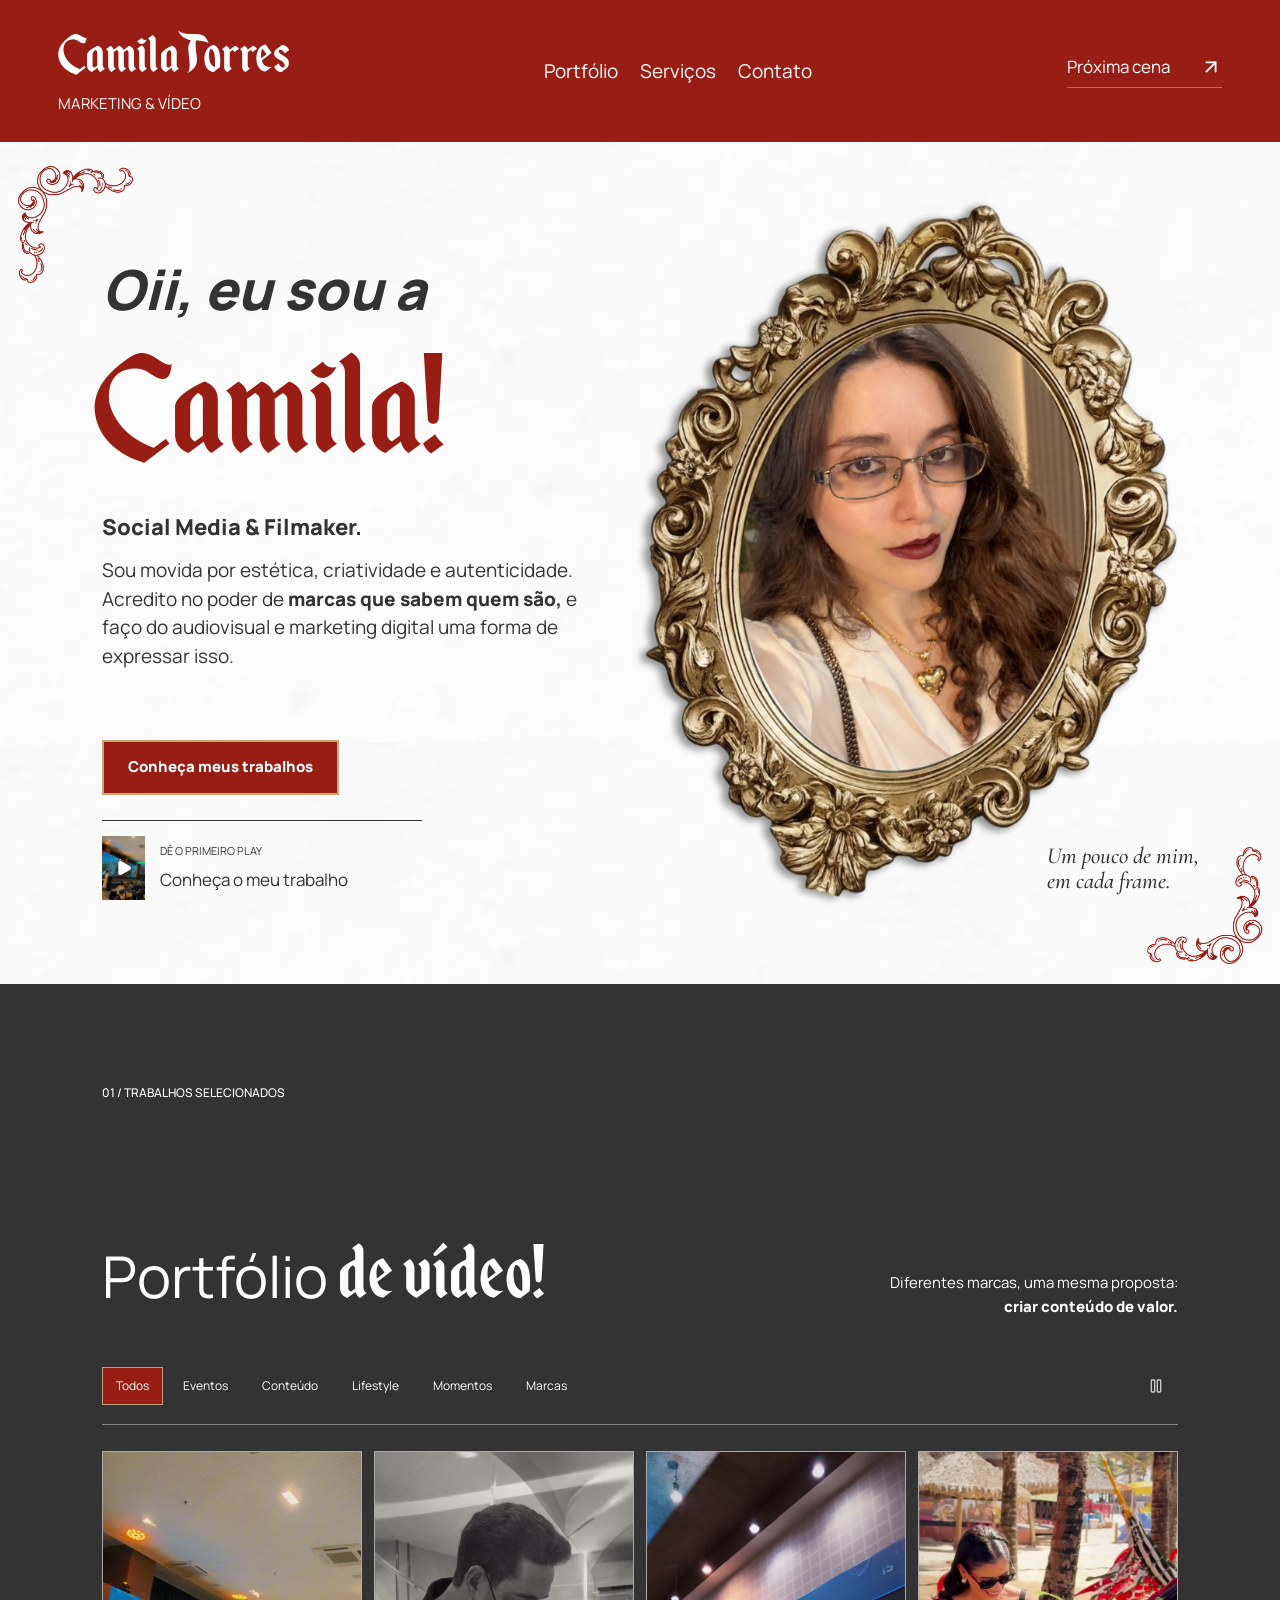
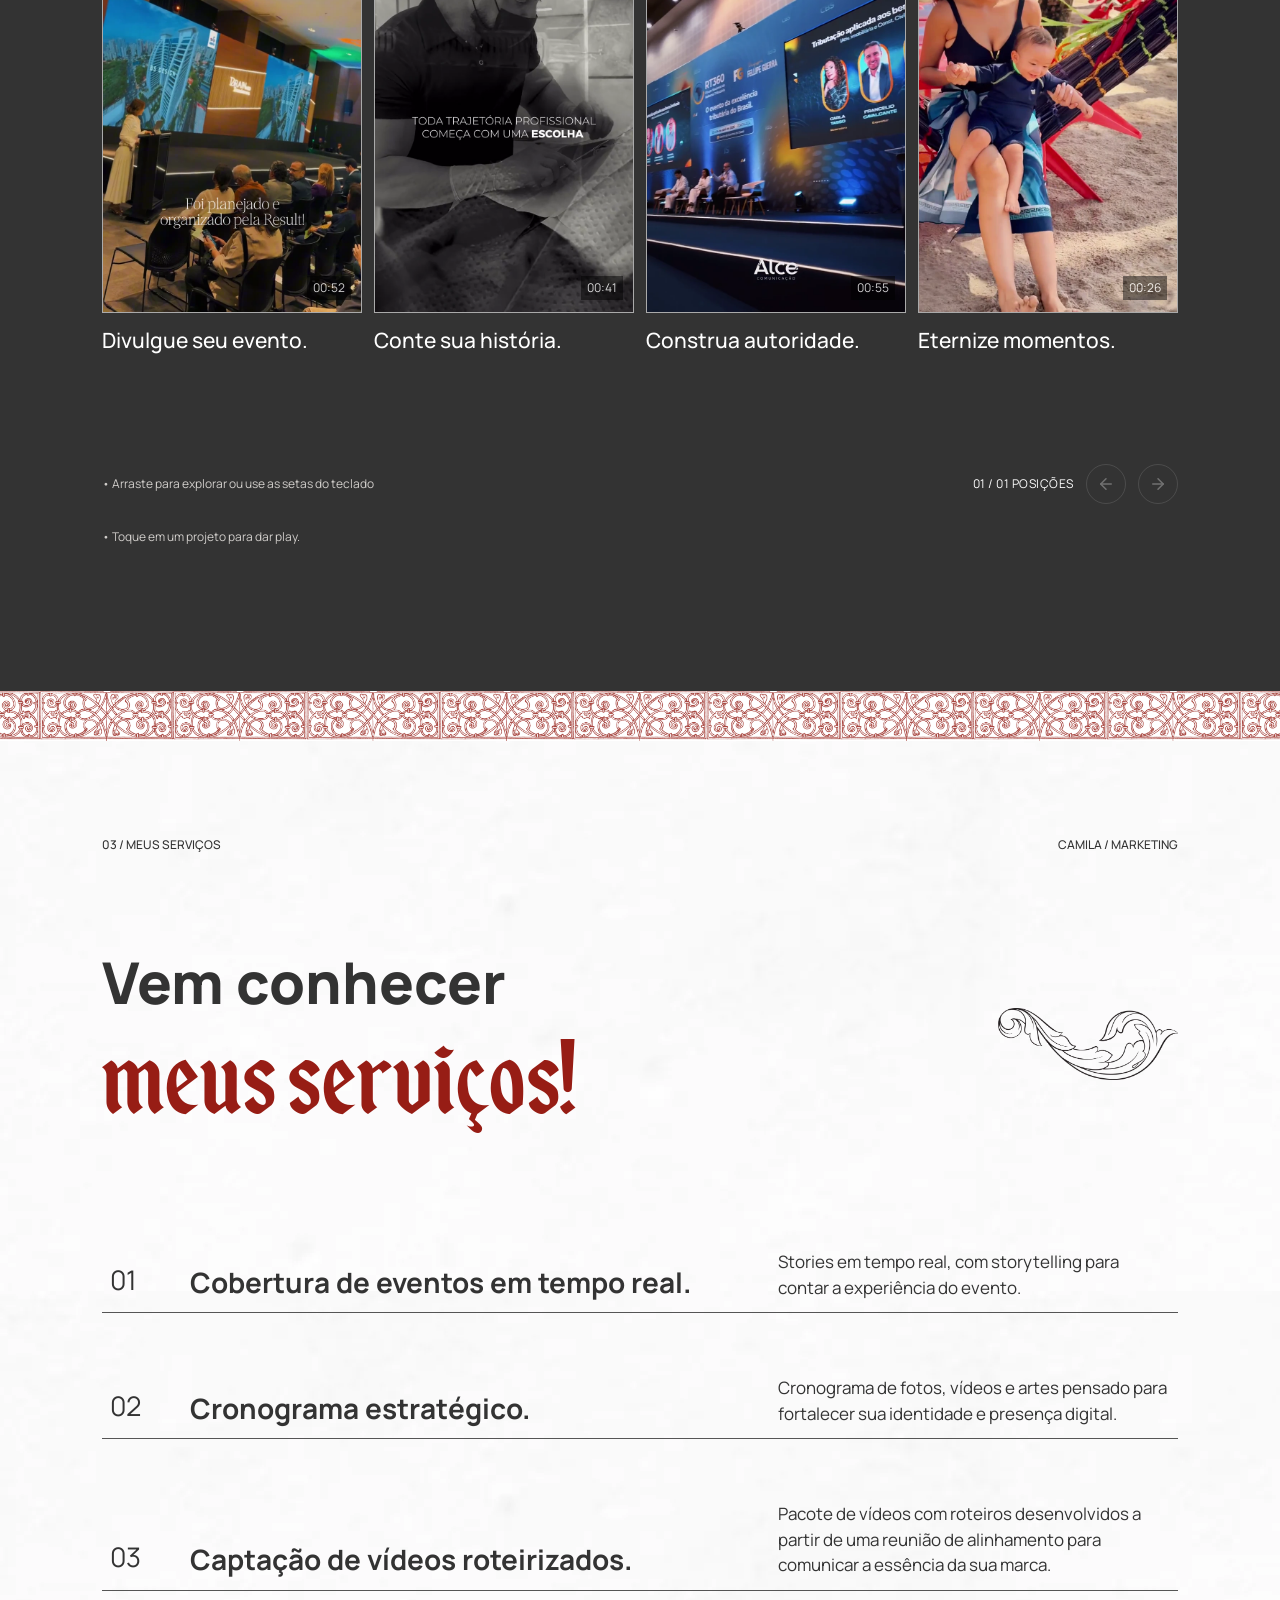
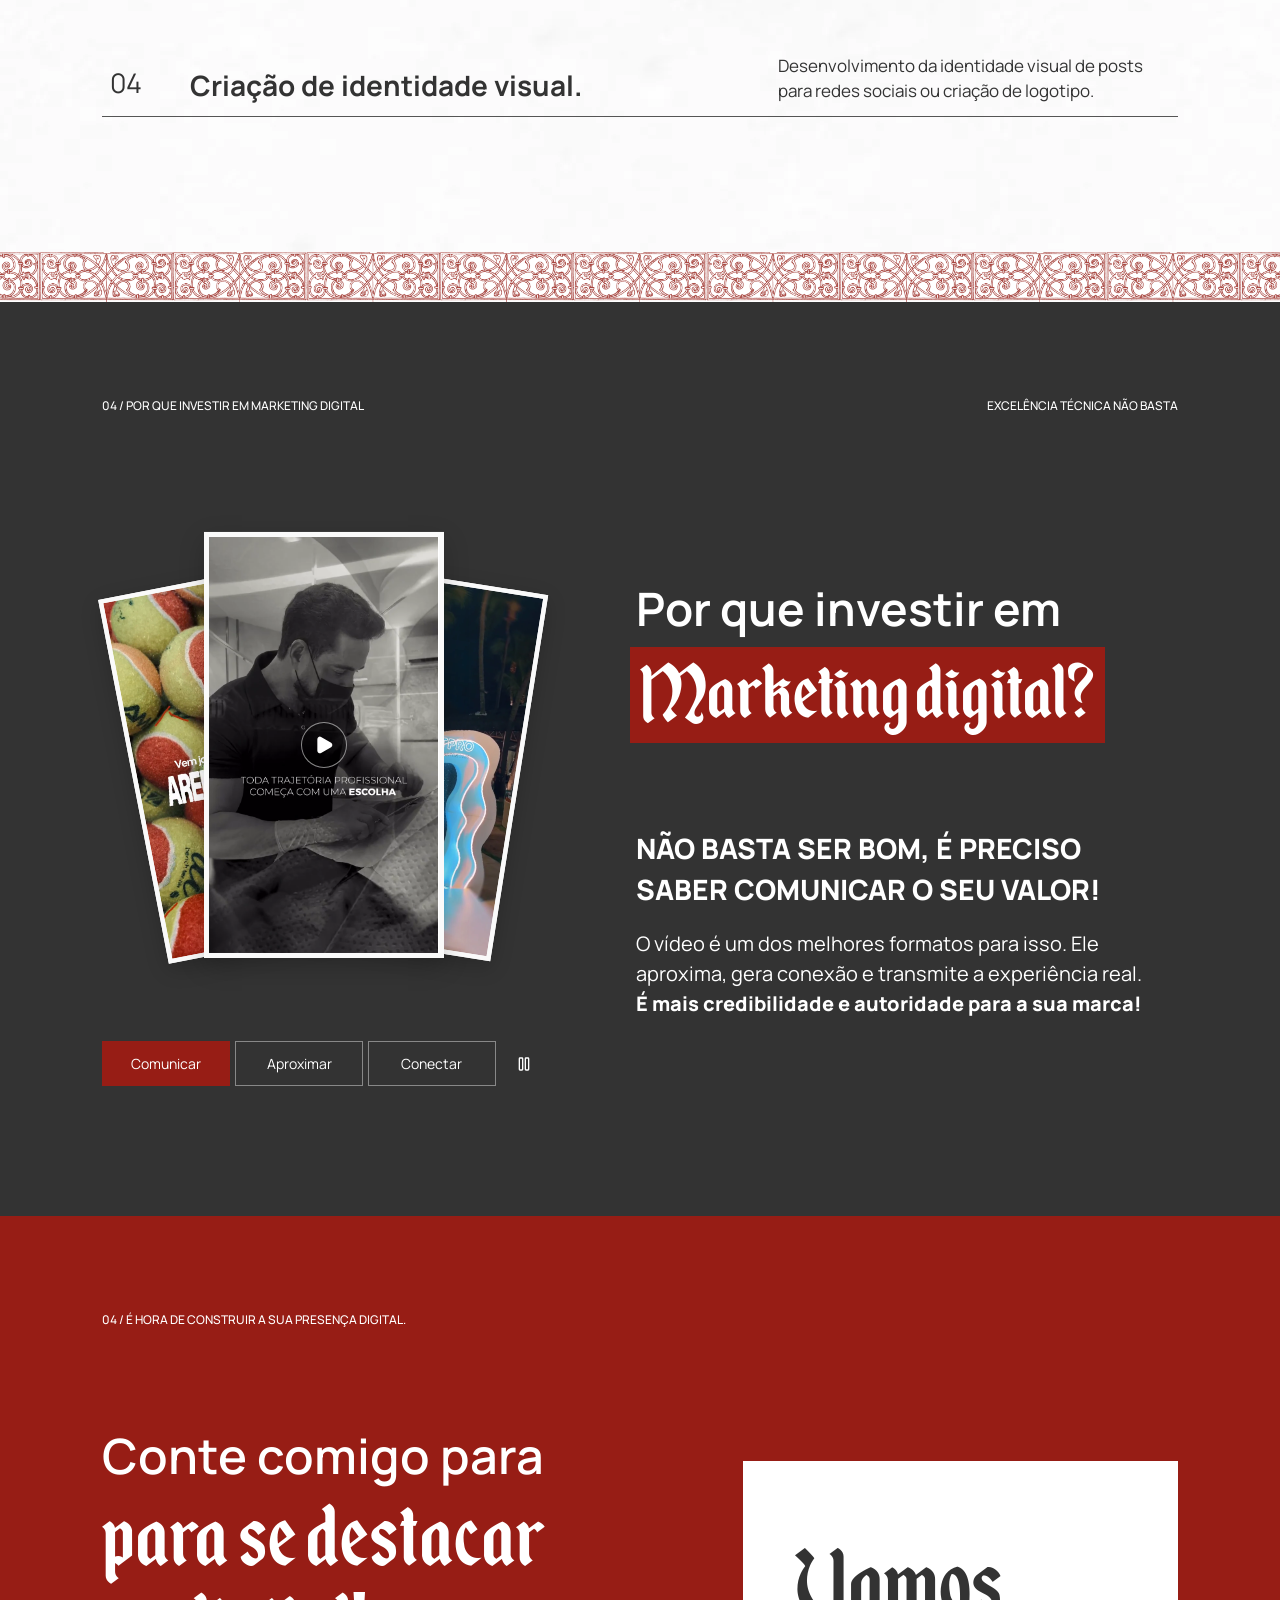
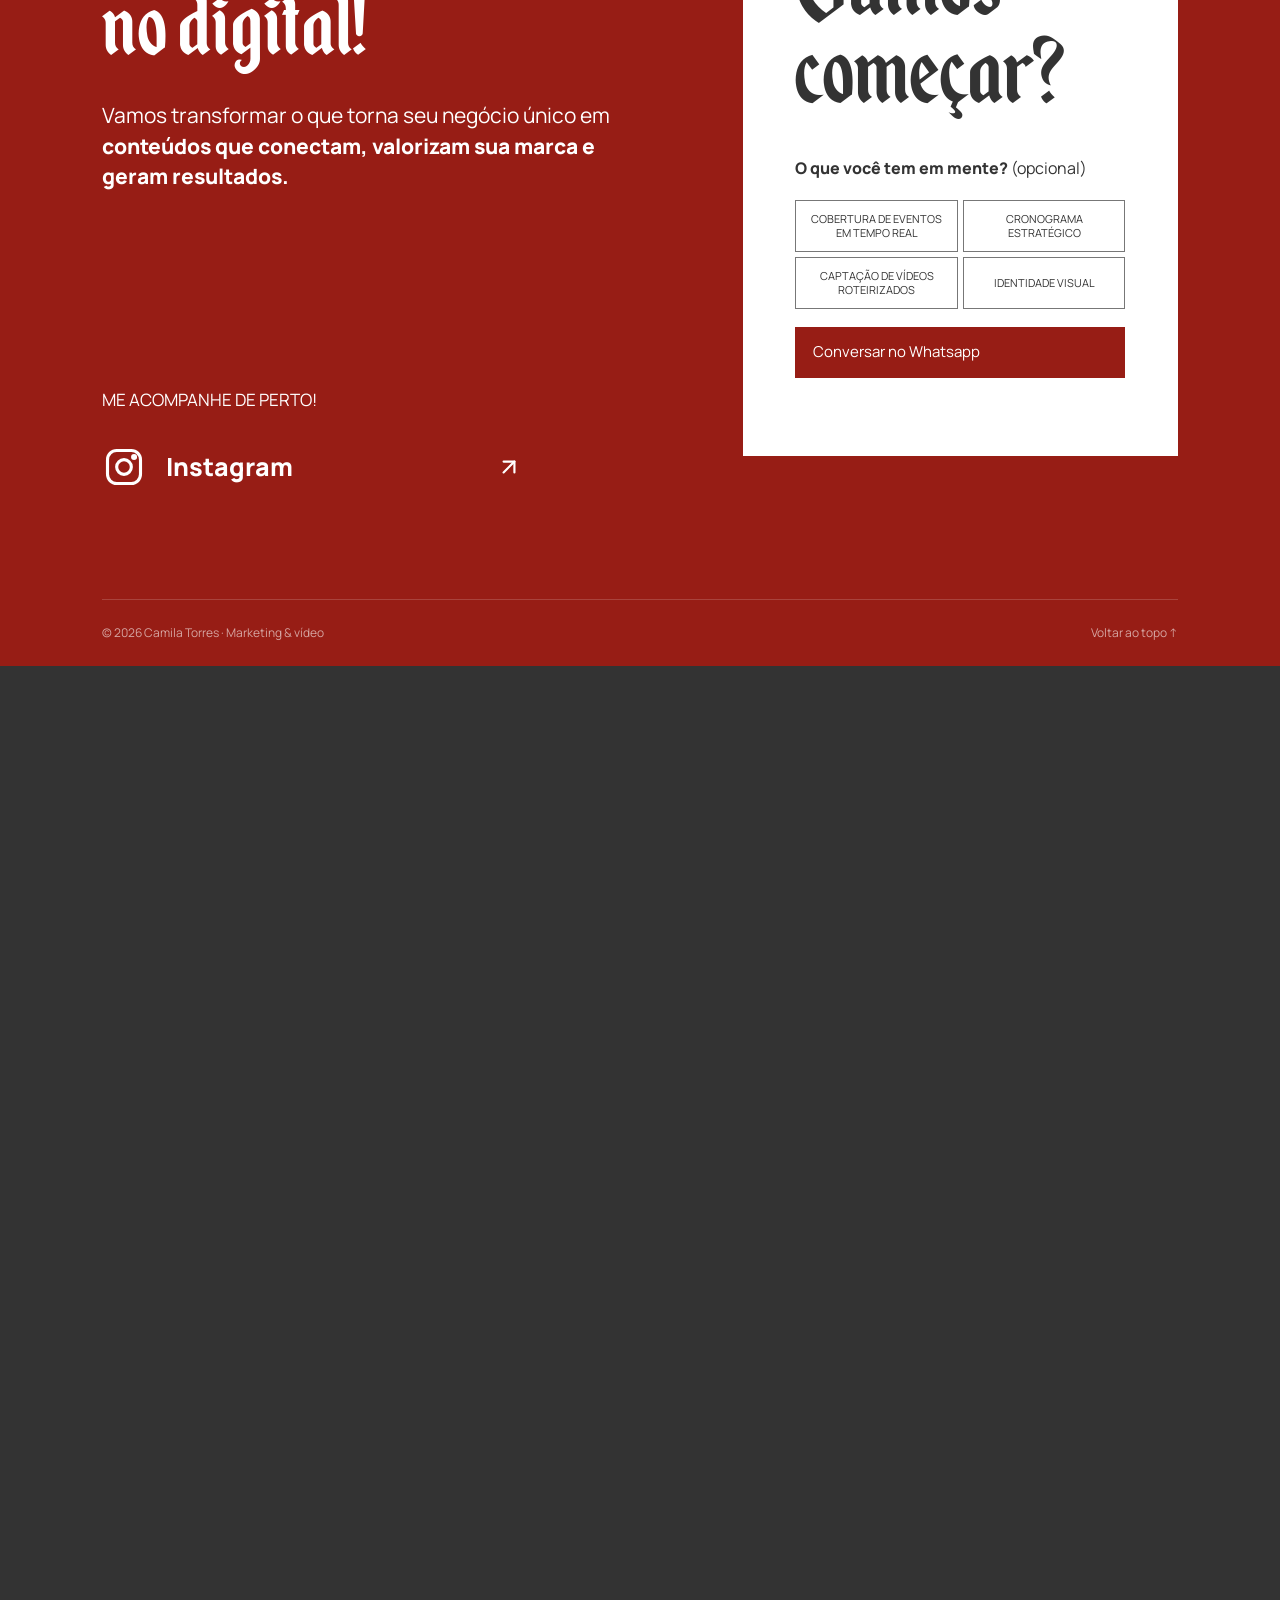
==== index.html @ 5bf08f80 "Publish Camila Torres portfolio static site" ====
<!doctype html><html lang="pt-BR"><meta charset="utf-8"><meta name="viewport" content="width=device-width,initial-scale=1"><meta http-equiv="refresh" content="0;url=/portifolio-camila/"><link rel="canonical" href="https://joeyalans.github.io/portifolio-camila/"><title>Camila Torres — Portfólio</title><p><a href="/portifolio-camila/">Acessar o portfólio de Camila Torres</a></p></html>
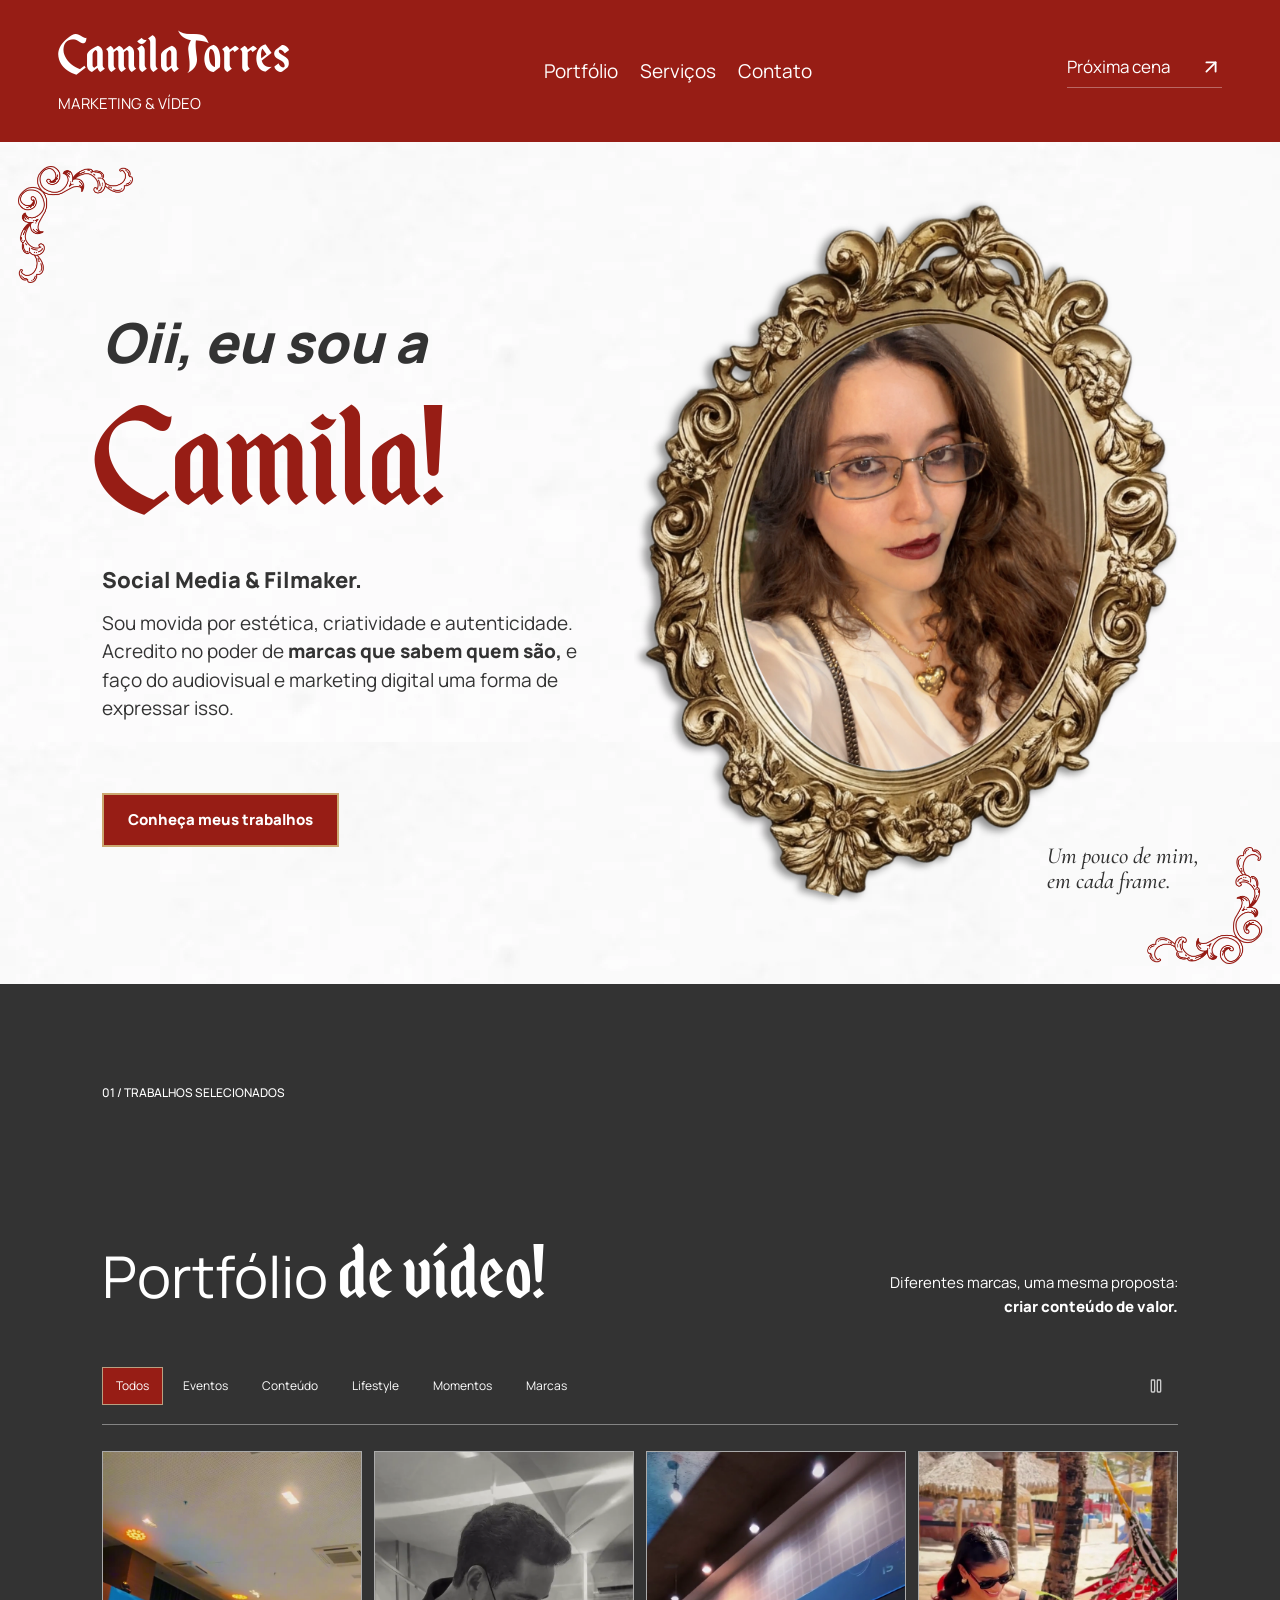
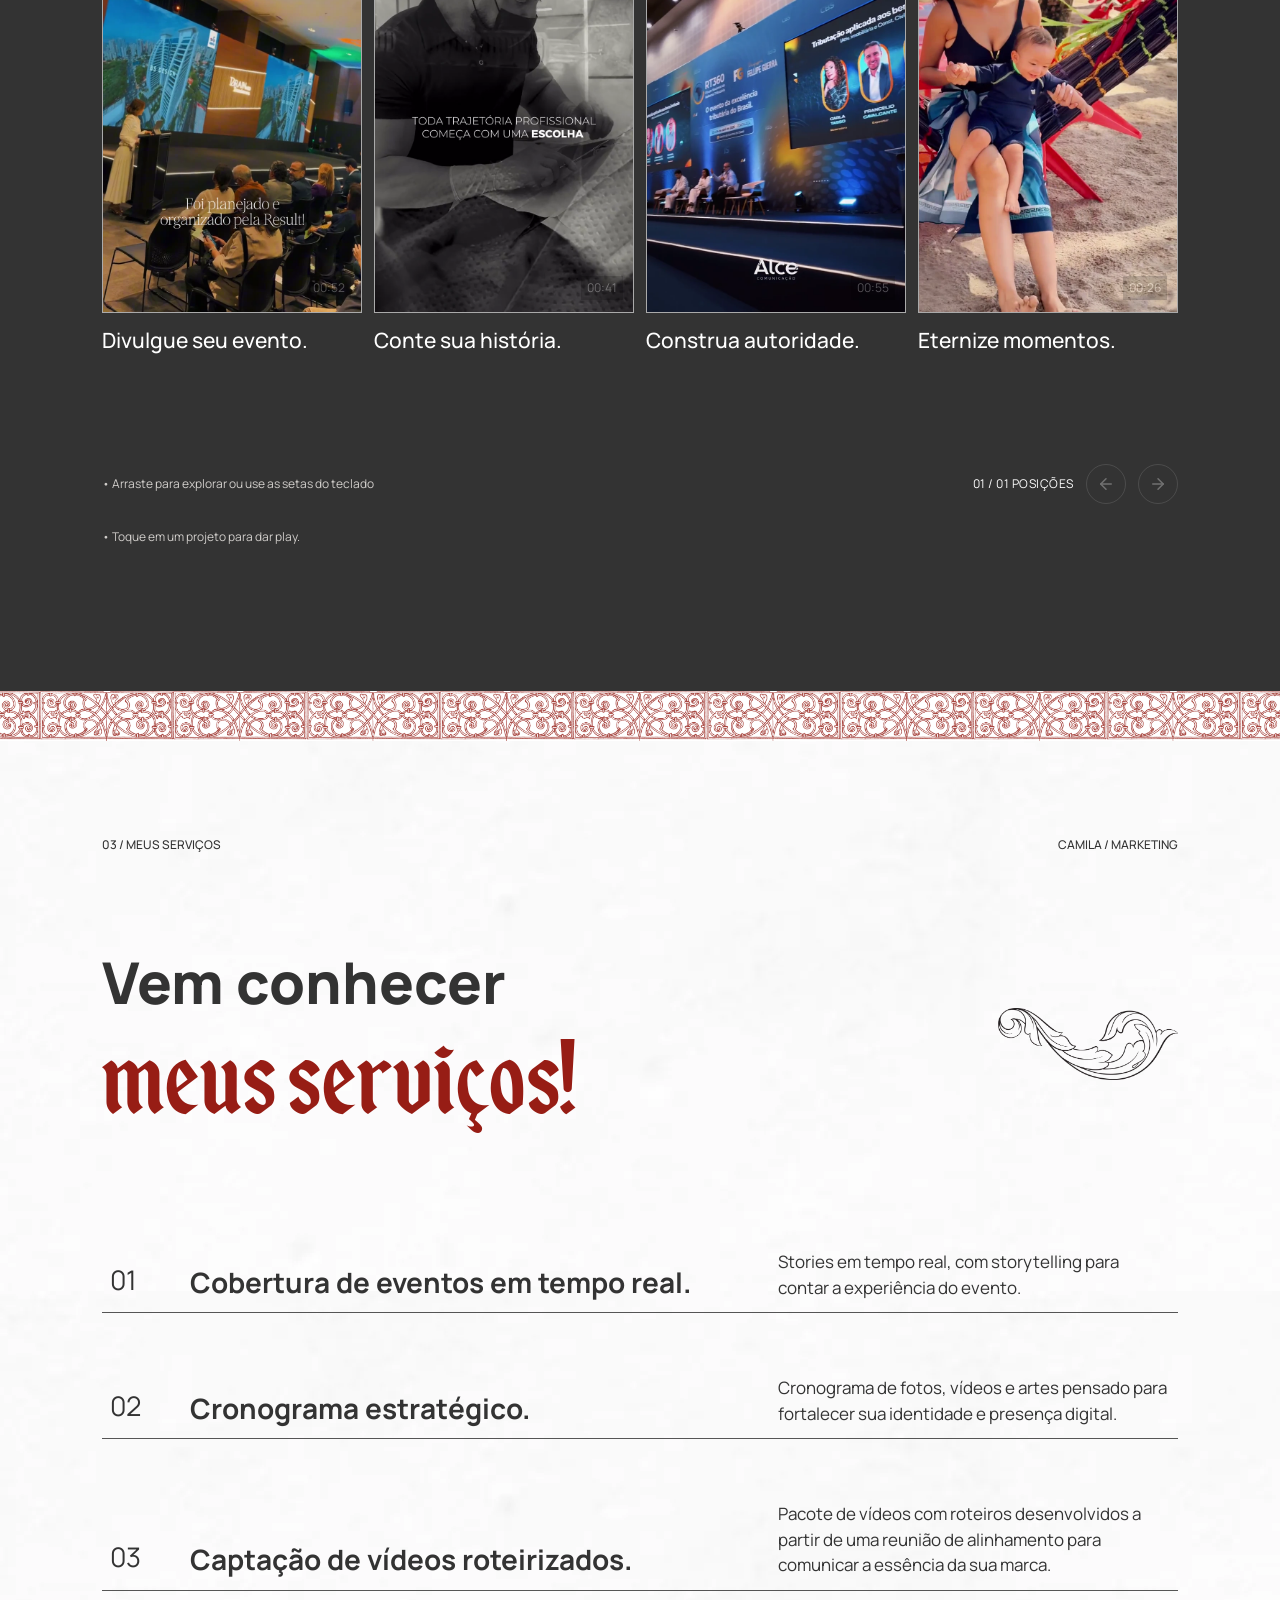
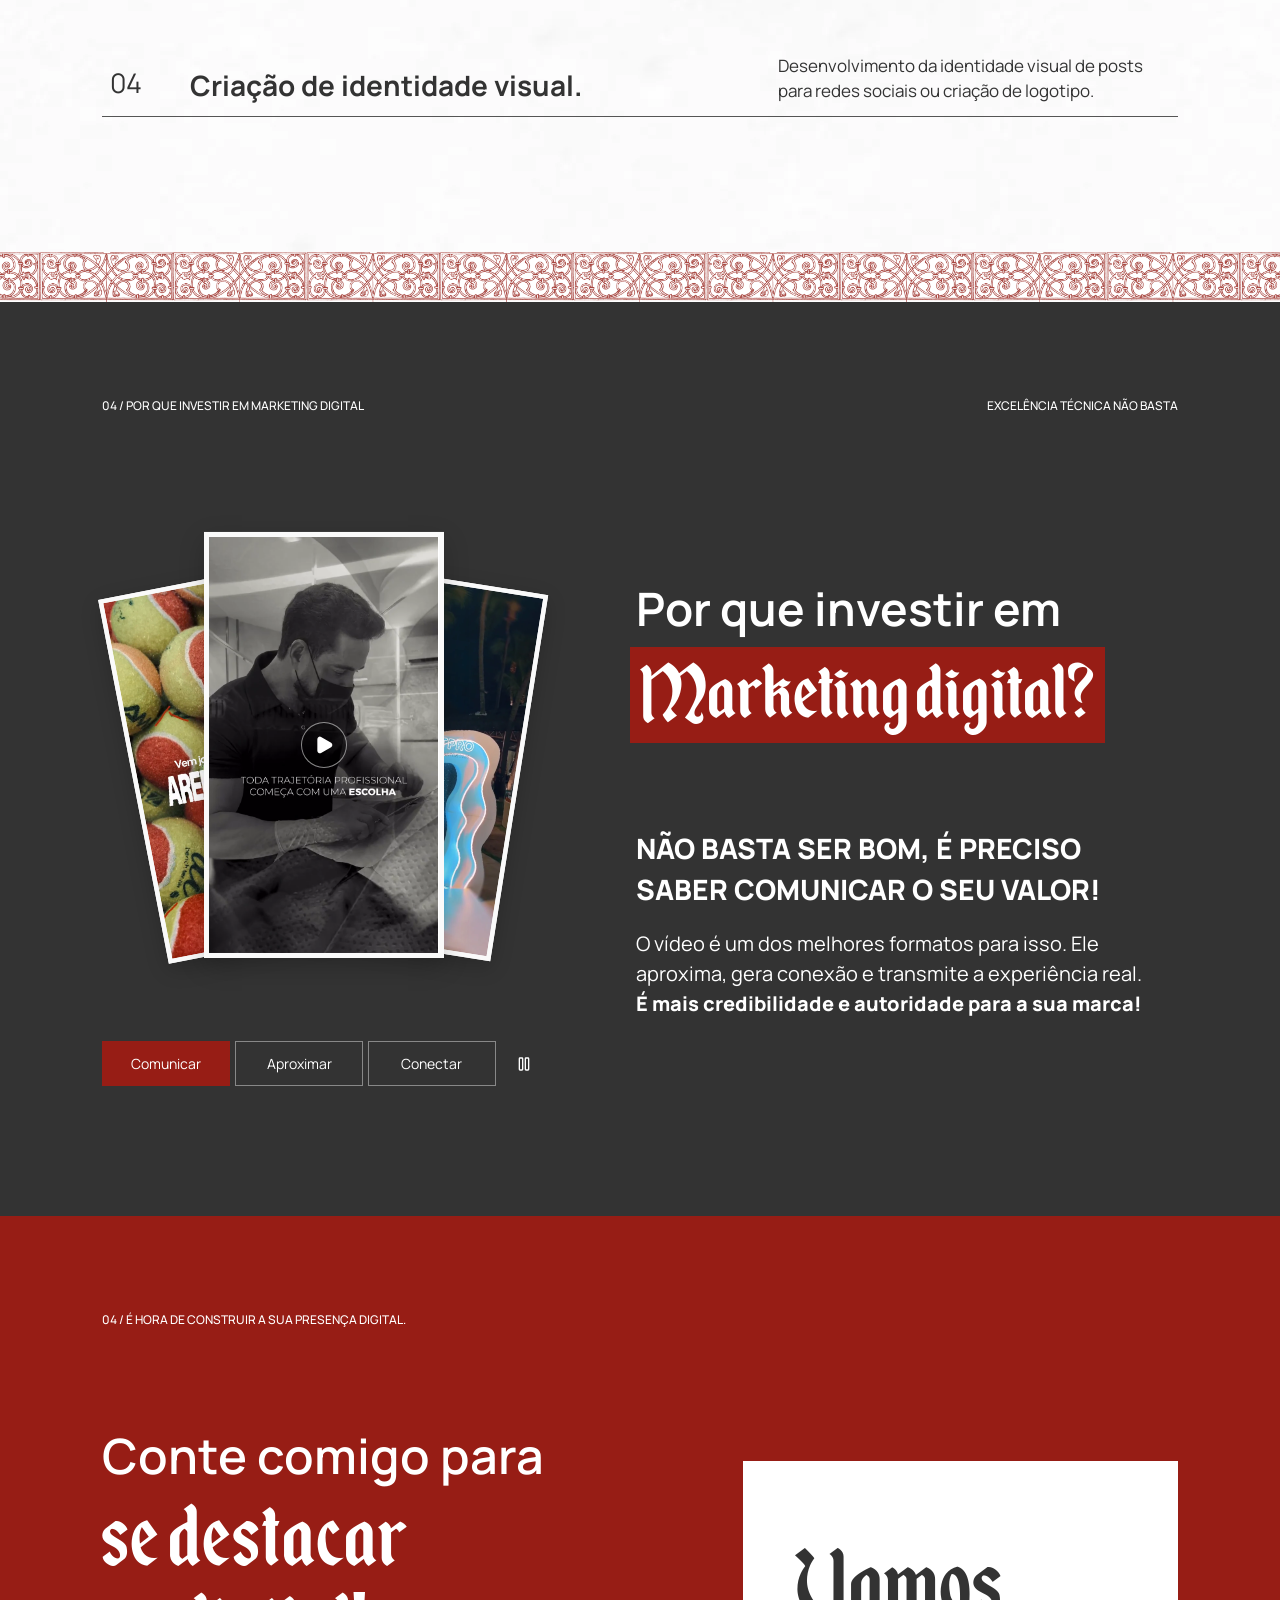
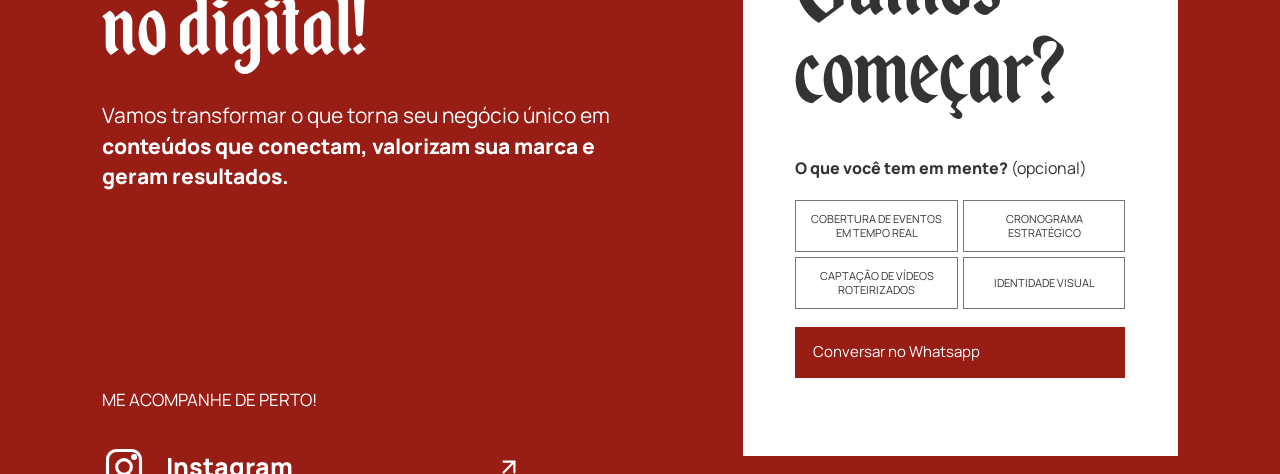
==== commit a9fc0290: "Update Camila Torres portfolio site" ====
--- a/index.html
+++ b/index.html
@@ -1 +1 @@
-<!doctype html><html lang="pt-BR"><meta charset="utf-8"><meta name="viewport" content="width=device-width,initial-scale=1"><meta http-equiv="refresh" content="0;url=/portifolio-camila/"><link rel="canonical" href="https://joeyalans.github.io/portifolio-camila/"><title>Camila Torres — Portfólio</title><p><a href="/portifolio-camila/">Acessar o portfólio de Camila Torres</a></p></html>
+<!doctype html><html lang="pt-BR"><meta charset="utf-8"><meta name="viewport" content="width=device-width,initial-scale=1"><meta name="robots" content="noindex, follow"><meta http-equiv="refresh" content="0;url=/portifolio-camila/"><link rel="canonical" href="https://joeyalans.github.io/portifolio-camila/"><title>Camila Torres — Portfólio</title><p><a href="/portifolio-camila/">Acessar o portfólio de Camila Torres</a></p></html>
